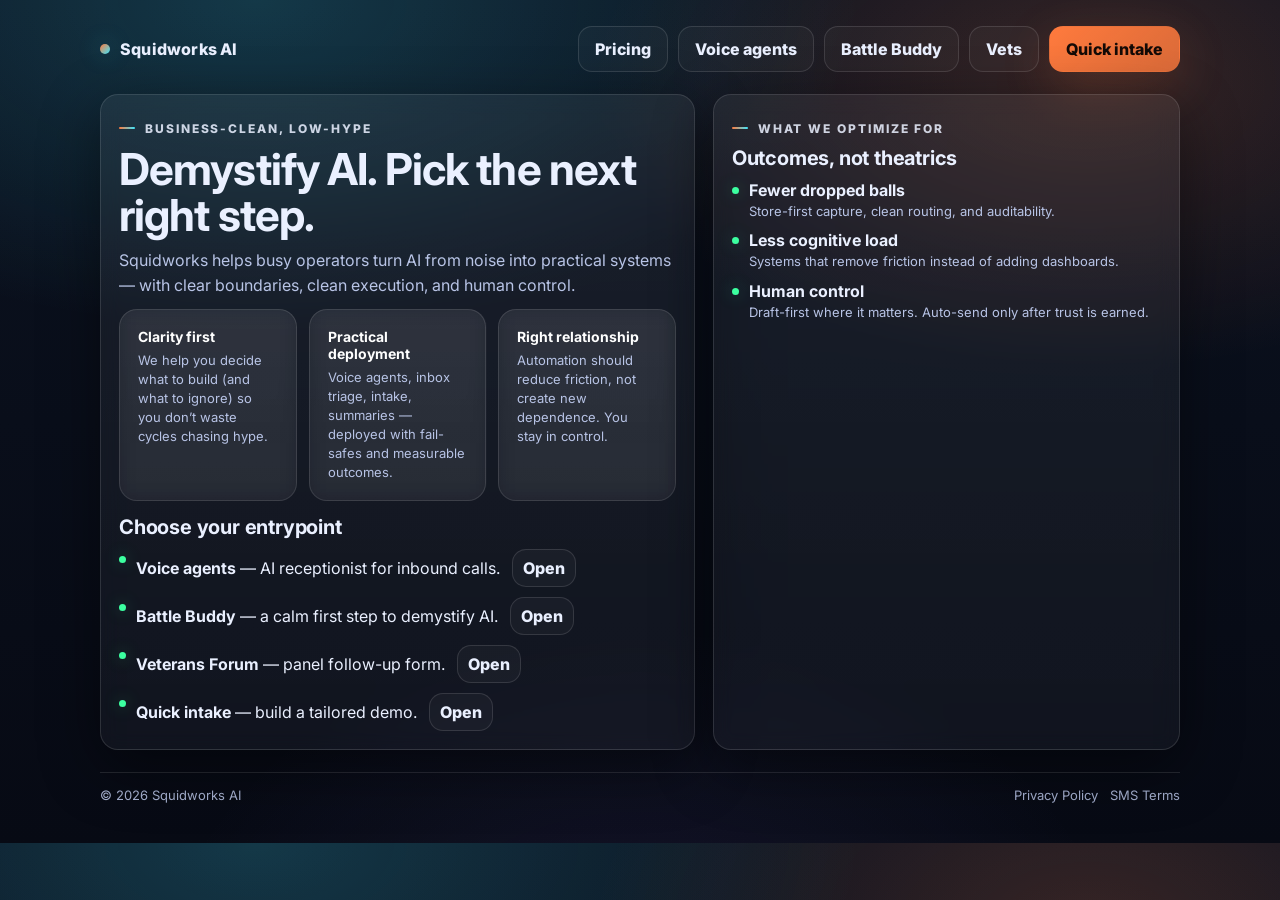
==== public/index.html @ 8ed26424 "Make homepage business-clean hub; move voice offer to /voice.html" ====
<!doctype html>
<html lang="en">
<head>
  <meta charset="utf-8" />
  <meta name="viewport" content="width=device-width, initial-scale=1" />
  <title>Squidworks AI — Practical AI help for busy teams</title>
  <meta name="description" content="Business-clean AI support: demystify, deploy, and maintain practical systems (without hype)." />
  <link rel="preconnect" href="https://fonts.googleapis.com">
  <link rel="preconnect" href="https://fonts.gstatic.com" crossorigin>
  <link href="https://fonts.googleapis.com/css2?family=Inter:wght@400;600;700;800&display=swap" rel="stylesheet">
  <style>
    :root{--bg0:#070A14;--bg1:#0B1220;--panel:rgba(255,255,255,.06);--panel2:rgba(255,255,255,.04);--text:#EAF0FF;--muted:#B8C4E6;--line:rgba(255,255,255,.12);--accent:#FF7A3D;--accent2:#3DE7FF;--shadow:0 18px 60px rgba(0,0,0,.45);--ok:#3CFFA0}
    *{box-sizing:border-box}
    body{margin:0;font-family:Inter,system-ui,-apple-system,Segoe UI,Roboto,Arial;color:var(--text);
      background:
        radial-gradient(1100px 600px at 20% 0%, rgba(61,231,255,.18), transparent 55%),
        radial-gradient(900px 520px at 85% 10%, rgba(255,122,61,.18), transparent 55%),
        radial-gradient(900px 700px at 50% 120%, rgba(140,120,255,.10), transparent 55%),
        linear-gradient(180deg, var(--bg1), var(--bg0));
    }
    a{color:inherit;text-decoration:none}
    .wrap{max-width:1120px;margin:0 auto;padding:26px 20px 40px}

    .nav{display:flex;align-items:center;justify-content:space-between;gap:16px}
    .brand{display:flex;align-items:center;gap:10px;font-weight:800;letter-spacing:.2px}
    .dot{width:10px;height:10px;border-radius:999px;background:linear-gradient(135deg,var(--accent),var(--accent2)); box-shadow:0 0 22px rgba(61,231,255,.35)}
    .pill{display:flex;gap:10px;align-items:center;flex-wrap:wrap}

    .btn{display:inline-flex;align-items:center;justify-content:center;gap:10px;border-radius:14px;padding:12px 16px;font-weight:800;border:1px solid transparent;cursor:pointer;user-select:none;transition:transform .12s ease,border-color .12s ease}
    .btn.primary{background:linear-gradient(135deg, rgba(255,122,61,1), rgba(255,122,61,.82));color:#140A06;box-shadow:0 14px 50px rgba(255,122,61,.18)}
    .btn.primary:hover{transform:translateY(-1px)}
    .btn.ghost{background:rgba(255,255,255,.03);border-color:var(--line)}
    .btn.ghost:hover{border-color:rgba(255,255,255,.22);transform:translateY(-1px)}

    .kicker{display:inline-flex;align-items:center;gap:10px;font-size:12px;letter-spacing:.16em;text-transform:uppercase;color:rgba(234,240,255,.86);font-weight:800}
    .kicker .bar{width:16px;height:2px;background:linear-gradient(90deg,var(--accent),var(--accent2));border-radius:99px}

    .hero{margin-top:22px;display:grid;grid-template-columns:1.12fr .88fr;gap:18px;align-items:stretch}
    .card{background:linear-gradient(180deg,var(--panel),var(--panel2));border:1px solid var(--line);border-radius:18px;padding:18px;box-shadow:var(--shadow);backdrop-filter: blur(10px)}

    h1{font-size:44px;line-height:1.05;margin:10px 0 10px;letter-spacing:-.02em}
    .lede{color:var(--muted);line-height:1.55;margin:0 0 12px;font-size:16px}

    .grid3{display:grid;grid-template-columns:repeat(3,1fr);gap:12px;margin-top:12px}
    .mini h3{margin:0 0 6px;font-size:14px;color:#fff}
    .mini p{margin:0;font-size:13px;color:var(--muted);line-height:1.45}

    .section{margin-top:14px}
    .section h2{margin:0 0 10px;font-size:20px;letter-spacing:-.01em}

    .list{display:flex;flex-direction:column;gap:10px}
    .item{display:flex;gap:10px;align-items:flex-start}
    .b{width:7px;height:7px;border-radius:999px;background:var(--ok); box-shadow:0 0 16px rgba(60,255,160,.35);margin-top:7px;flex:0 0 auto}

    .footer{margin-top:22px;padding-top:14px;border-top:1px solid var(--line);display:flex;justify-content:space-between;gap:12px;flex-wrap:wrap;color:rgba(184,196,230,.92);font-size:13px}
    .footer a{opacity:.9}

    @media(max-width:880px){.hero{grid-template-columns:1fr} h1{font-size:38px}}
    @media(max-width:740px){.grid3{grid-template-columns:1fr}}
  </style>
</head>
<body>
  <div class="wrap">
    <div class="nav">
      <div class="brand"><span class="dot"></span> Squidworks AI</div>
      <div class="pill">
        <a href="/pricing.html" class="btn ghost">Pricing</a>
        <a href="/voice.html" class="btn ghost">Voice agents</a>
        <a href="/battle-buddy.html" class="btn ghost">Battle Buddy</a>
        <a href="/vets.html" class="btn ghost">Vets</a>
        <a href="/intake.html" class="btn primary">Quick intake</a>
      </div>
    </div>

    <div class="hero">
      <div class="card">
        <div class="kicker"><span class="bar"></span> Business-clean, low-hype</div>
        <h1>Demystify AI. Pick the next right step.</h1>
        <p class="lede">
          Squidworks helps busy operators turn AI from noise into practical systems — with clear boundaries, clean execution, and human control.
        </p>

        <div class="grid3">
          <div class="card mini" style="box-shadow:none">
            <h3>Clarity first</h3>
            <p>We help you decide what to build (and what to ignore) so you don’t waste cycles chasing hype.</p>
          </div>
          <div class="card mini" style="box-shadow:none">
            <h3>Practical deployment</h3>
            <p>Voice agents, inbox triage, intake, summaries — deployed with fail-safes and measurable outcomes.</p>
          </div>
          <div class="card mini" style="box-shadow:none">
            <h3>Right relationship</h3>
            <p>Automation should reduce friction, not create new dependence. You stay in control.</p>
          </div>
        </div>

        <div class="section">
          <h2>Choose your entrypoint</h2>
          <div class="list">
            <div class="item"><span class="b"></span><div><b>Voice agents</b> — AI receptionist for inbound calls. <a href="/voice.html" class="btn ghost" style="padding:8px 10px;margin-left:8px">Open</a></div></div>
            <div class="item"><span class="b"></span><div><b>Battle Buddy</b> — a calm first step to demystify AI. <a href="/battle-buddy.html" class="btn ghost" style="padding:8px 10px;margin-left:8px">Open</a></div></div>
            <div class="item"><span class="b"></span><div><b>Veterans Forum</b> — panel follow-up form. <a href="/vets.html" class="btn ghost" style="padding:8px 10px;margin-left:8px">Open</a></div></div>
            <div class="item"><span class="b"></span><div><b>Quick intake</b> — build a tailored demo. <a href="/intake.html" class="btn ghost" style="padding:8px 10px;margin-left:8px">Open</a></div></div>
          </div>
        </div>
      </div>

      <div class="card">
        <div class="kicker"><span class="bar"></span> What we optimize for</div>
        <h2 style="margin:10px 0 10px;font-size:20px;letter-spacing:-.01em">Outcomes, not theatrics</h2>
        <div class="list">
          <div class="item"><span class="b"></span><div><b>Fewer dropped balls</b><br><span style="color:var(--muted);font-size:13px;line-height:1.45">Store-first capture, clean routing, and auditability.</span></div></div>
          <div class="item"><span class="b"></span><div><b>Less cognitive load</b><br><span style="color:var(--muted);font-size:13px;line-height:1.45">Systems that remove friction instead of adding dashboards.</span></div></div>
          <div class="item"><span class="b"></span><div><b>Human control</b><br><span style="color:var(--muted);font-size:13px;line-height:1.45">Draft-first where it matters. Auto-send only after trust is earned.</span></div></div>
        </div>
      </div>
    </div>

    <div class="footer">
      <div>© 2026 Squidworks AI</div>
      <div style="display:flex;gap:12px;flex-wrap:wrap">
        <a href="/privacy-policy.html">Privacy Policy</a>
        <a href="/sms-terms.html">SMS Terms</a>
      </div>
    </div>
  </div>
</body>
</html>
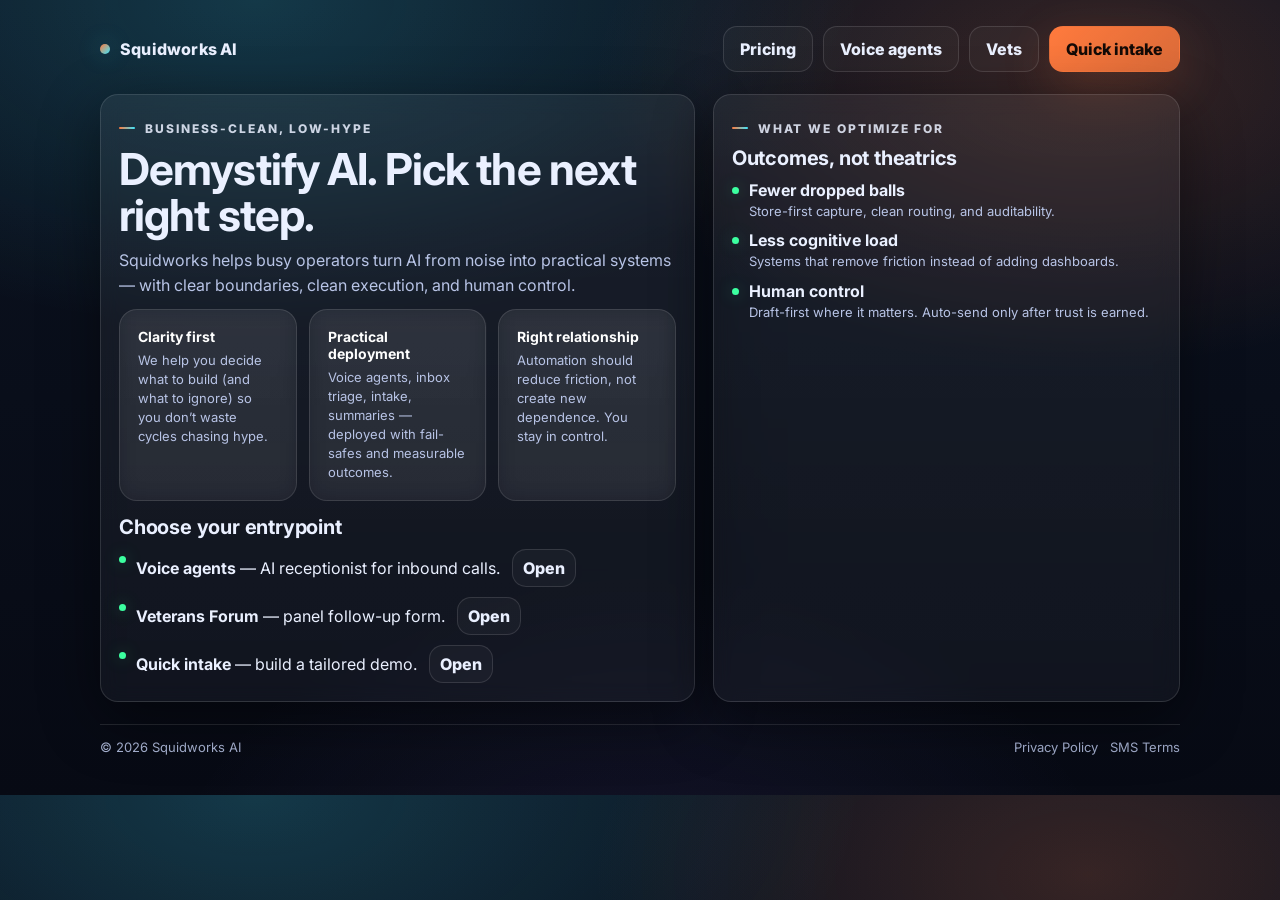
==== commit 67c419cb: "Hide Battle Buddy link from homepage hub" ====
--- a/public/index.html
+++ b/public/index.html
@@ -66,7 +66,6 @@
       <div class="pill">
         <a href="/pricing.html" class="btn ghost">Pricing</a>
         <a href="/voice.html" class="btn ghost">Voice agents</a>
-        <a href="/battle-buddy.html" class="btn ghost">Battle Buddy</a>
         <a href="/vets.html" class="btn ghost">Vets</a>
         <a href="/intake.html" class="btn primary">Quick intake</a>
       </div>
@@ -99,7 +98,6 @@
           <h2>Choose your entrypoint</h2>
           <div class="list">
             <div class="item"><span class="b"></span><div><b>Voice agents</b> — AI receptionist for inbound calls. <a href="/voice.html" class="btn ghost" style="padding:8px 10px;margin-left:8px">Open</a></div></div>
-            <div class="item"><span class="b"></span><div><b>Battle Buddy</b> — a calm first step to demystify AI. <a href="/battle-buddy.html" class="btn ghost" style="padding:8px 10px;margin-left:8px">Open</a></div></div>
             <div class="item"><span class="b"></span><div><b>Veterans Forum</b> — panel follow-up form. <a href="/vets.html" class="btn ghost" style="padding:8px 10px;margin-left:8px">Open</a></div></div>
             <div class="item"><span class="b"></span><div><b>Quick intake</b> — build a tailored demo. <a href="/intake.html" class="btn ghost" style="padding:8px 10px;margin-left:8px">Open</a></div></div>
           </div>
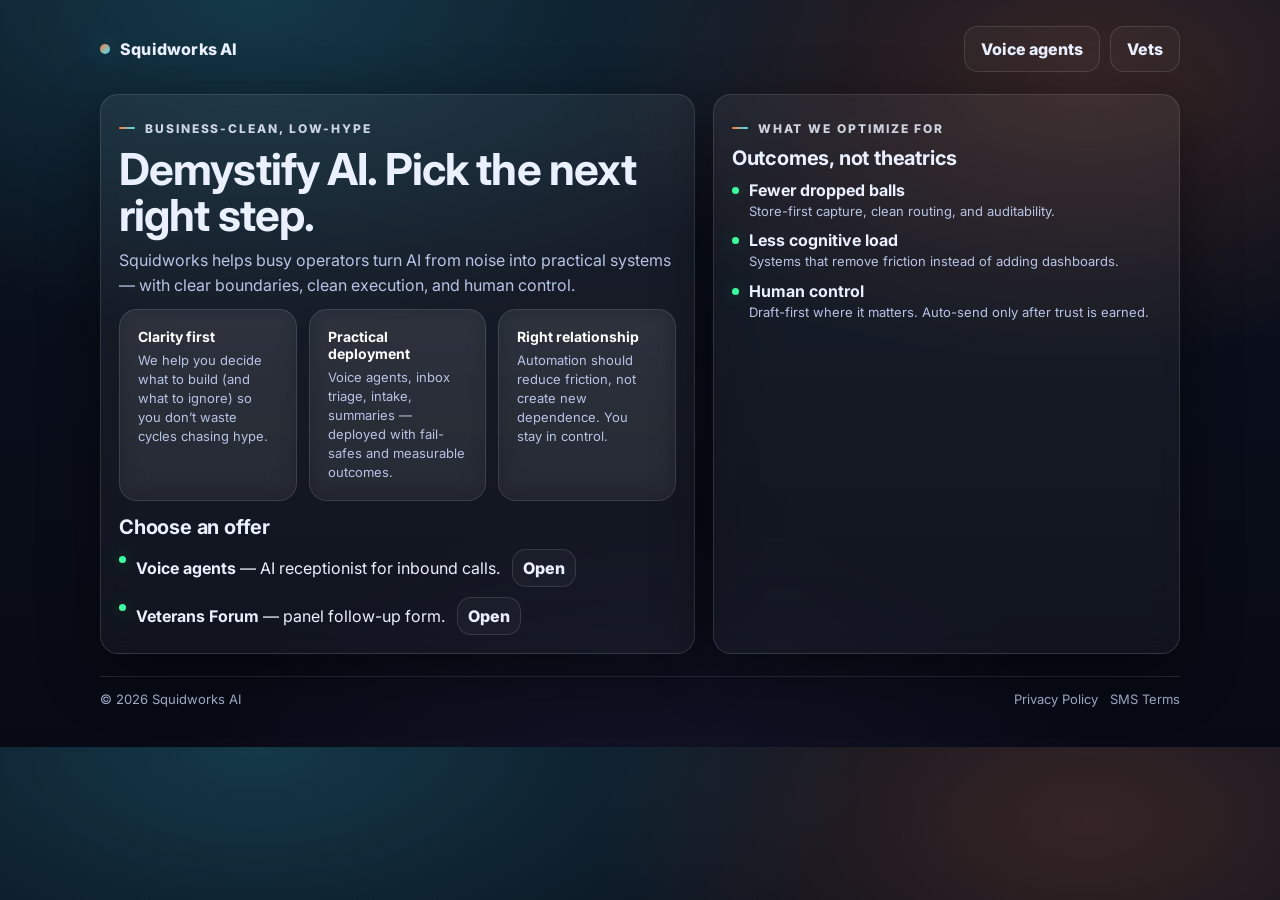
==== commit c7bde701: "Homepage: show only Voice + Vets; hide Pricing/Intake" ====
--- a/public/index.html
+++ b/public/index.html
@@ -64,10 +64,8 @@
     <div class="nav">
       <div class="brand"><span class="dot"></span> Squidworks AI</div>
       <div class="pill">
-        <a href="/pricing.html" class="btn ghost">Pricing</a>
         <a href="/voice.html" class="btn ghost">Voice agents</a>
         <a href="/vets.html" class="btn ghost">Vets</a>
-        <a href="/intake.html" class="btn primary">Quick intake</a>
       </div>
     </div>
 
@@ -95,11 +93,10 @@
         </div>
 
         <div class="section">
-          <h2>Choose your entrypoint</h2>
+          <h2>Choose an offer</h2>
           <div class="list">
             <div class="item"><span class="b"></span><div><b>Voice agents</b> — AI receptionist for inbound calls. <a href="/voice.html" class="btn ghost" style="padding:8px 10px;margin-left:8px">Open</a></div></div>
             <div class="item"><span class="b"></span><div><b>Veterans Forum</b> — panel follow-up form. <a href="/vets.html" class="btn ghost" style="padding:8px 10px;margin-left:8px">Open</a></div></div>
-            <div class="item"><span class="b"></span><div><b>Quick intake</b> — build a tailored demo. <a href="/intake.html" class="btn ghost" style="padding:8px 10px;margin-left:8px">Open</a></div></div>
           </div>
         </div>
       </div>
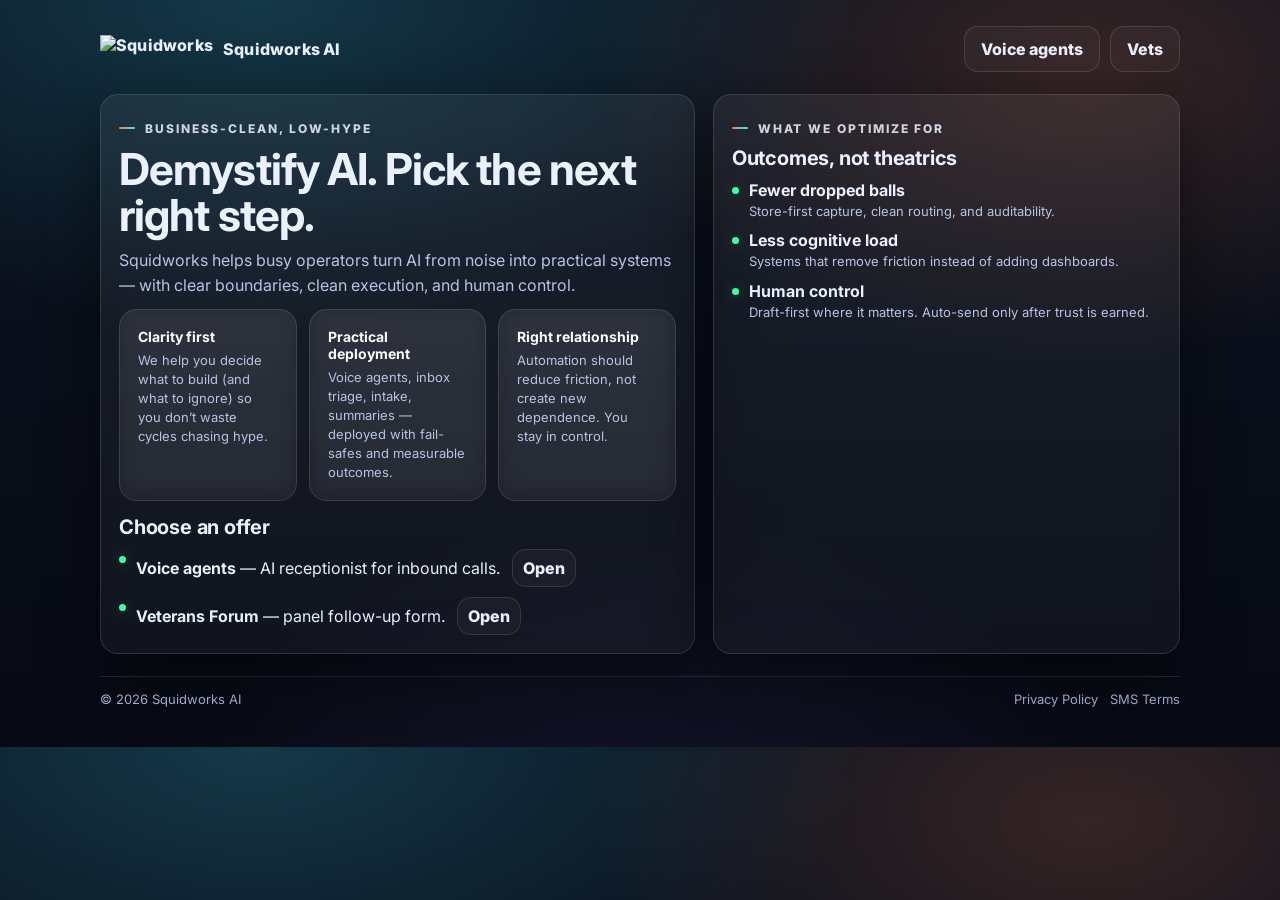
==== commit 28d0c798: "Add transparent logo mark + use in header" ====
--- a/public/index.html
+++ b/public/index.html
@@ -62,7 +62,7 @@
 <body>
   <div class="wrap">
     <div class="nav">
-      <div class="brand"><span class="dot"></span> Squidworks AI</div>
+      <div class="brand"><img alt="Squidworks" src="/assets/squidworks-mark.png" style="height:28px;width:auto;display:block" /> Squidworks AI</div>
       <div class="pill">
         <a href="/voice.html" class="btn ghost">Voice agents</a>
         <a href="/vets.html" class="btn ghost">Vets</a>
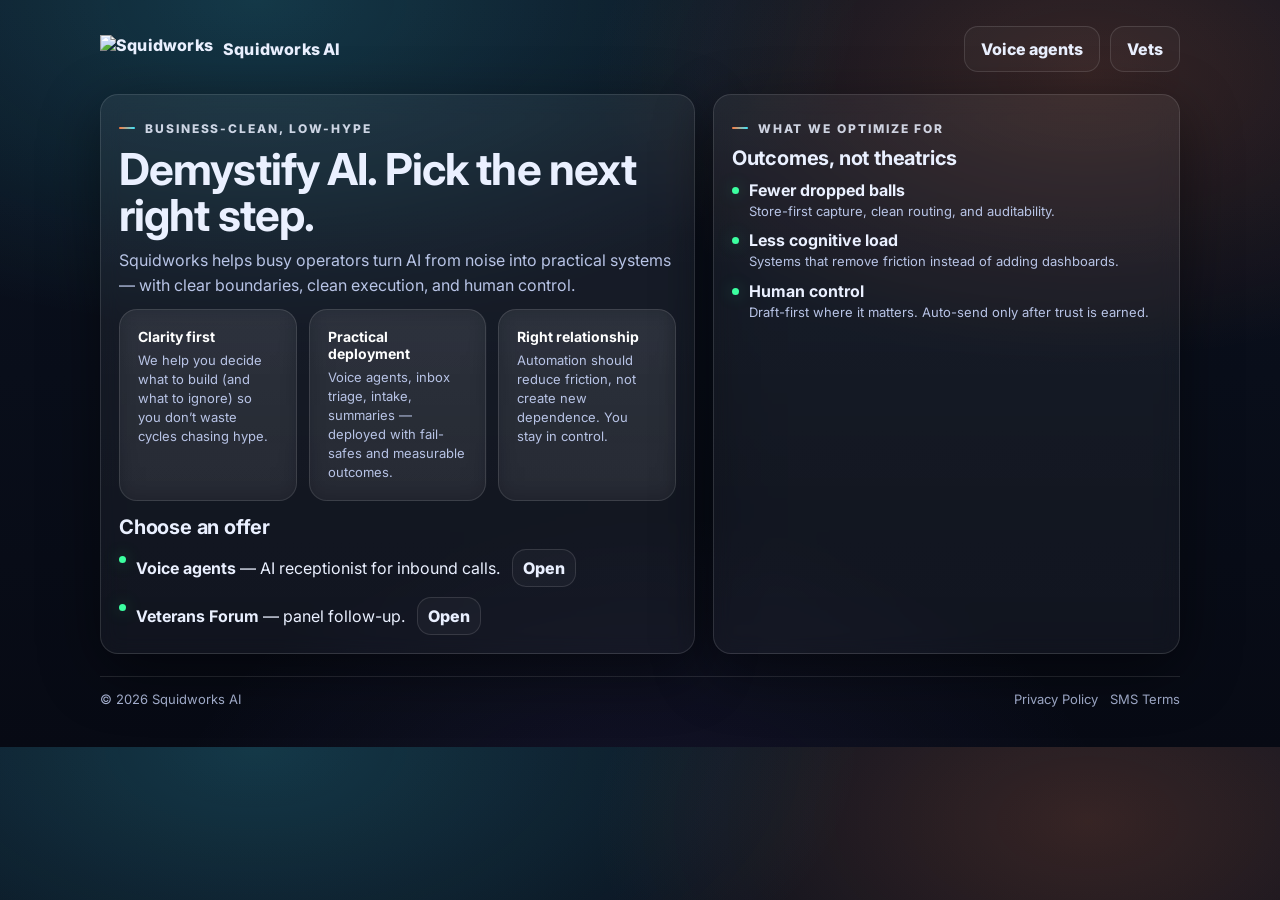
==== commit 69362c92: "Replace website intake forms with email contact and retire submission API" ====
--- a/public/index.html
+++ b/public/index.html
@@ -57,6 +57,12 @@
 
     @media(max-width:880px){.hero{grid-template-columns:1fr} h1{font-size:38px}}
     @media(max-width:740px){.grid3{grid-template-columns:1fr}}
+    @media(max-width:920px){
+      .nav{flex-direction:column;align-items:flex-start}
+      .pill{width:100%;flex-wrap:wrap}
+      .pill .btn{width:100%;justify-content:flex-start}
+      .pill .btn.primary{justify-content:center}
+    }
   </style>
 </head>
 <body>
@@ -96,7 +102,7 @@
           <h2>Choose an offer</h2>
           <div class="list">
             <div class="item"><span class="b"></span><div><b>Voice agents</b> — AI receptionist for inbound calls. <a href="/voice.html" class="btn ghost" style="padding:8px 10px;margin-left:8px">Open</a></div></div>
-            <div class="item"><span class="b"></span><div><b>Veterans Forum</b> — panel follow-up form. <a href="/vets.html" class="btn ghost" style="padding:8px 10px;margin-left:8px">Open</a></div></div>
+            <div class="item"><span class="b"></span><div><b>Veterans Forum</b> — panel follow-up. <a href="/vets.html" class="btn ghost" style="padding:8px 10px;margin-left:8px">Open</a></div></div>
           </div>
         </div>
       </div>
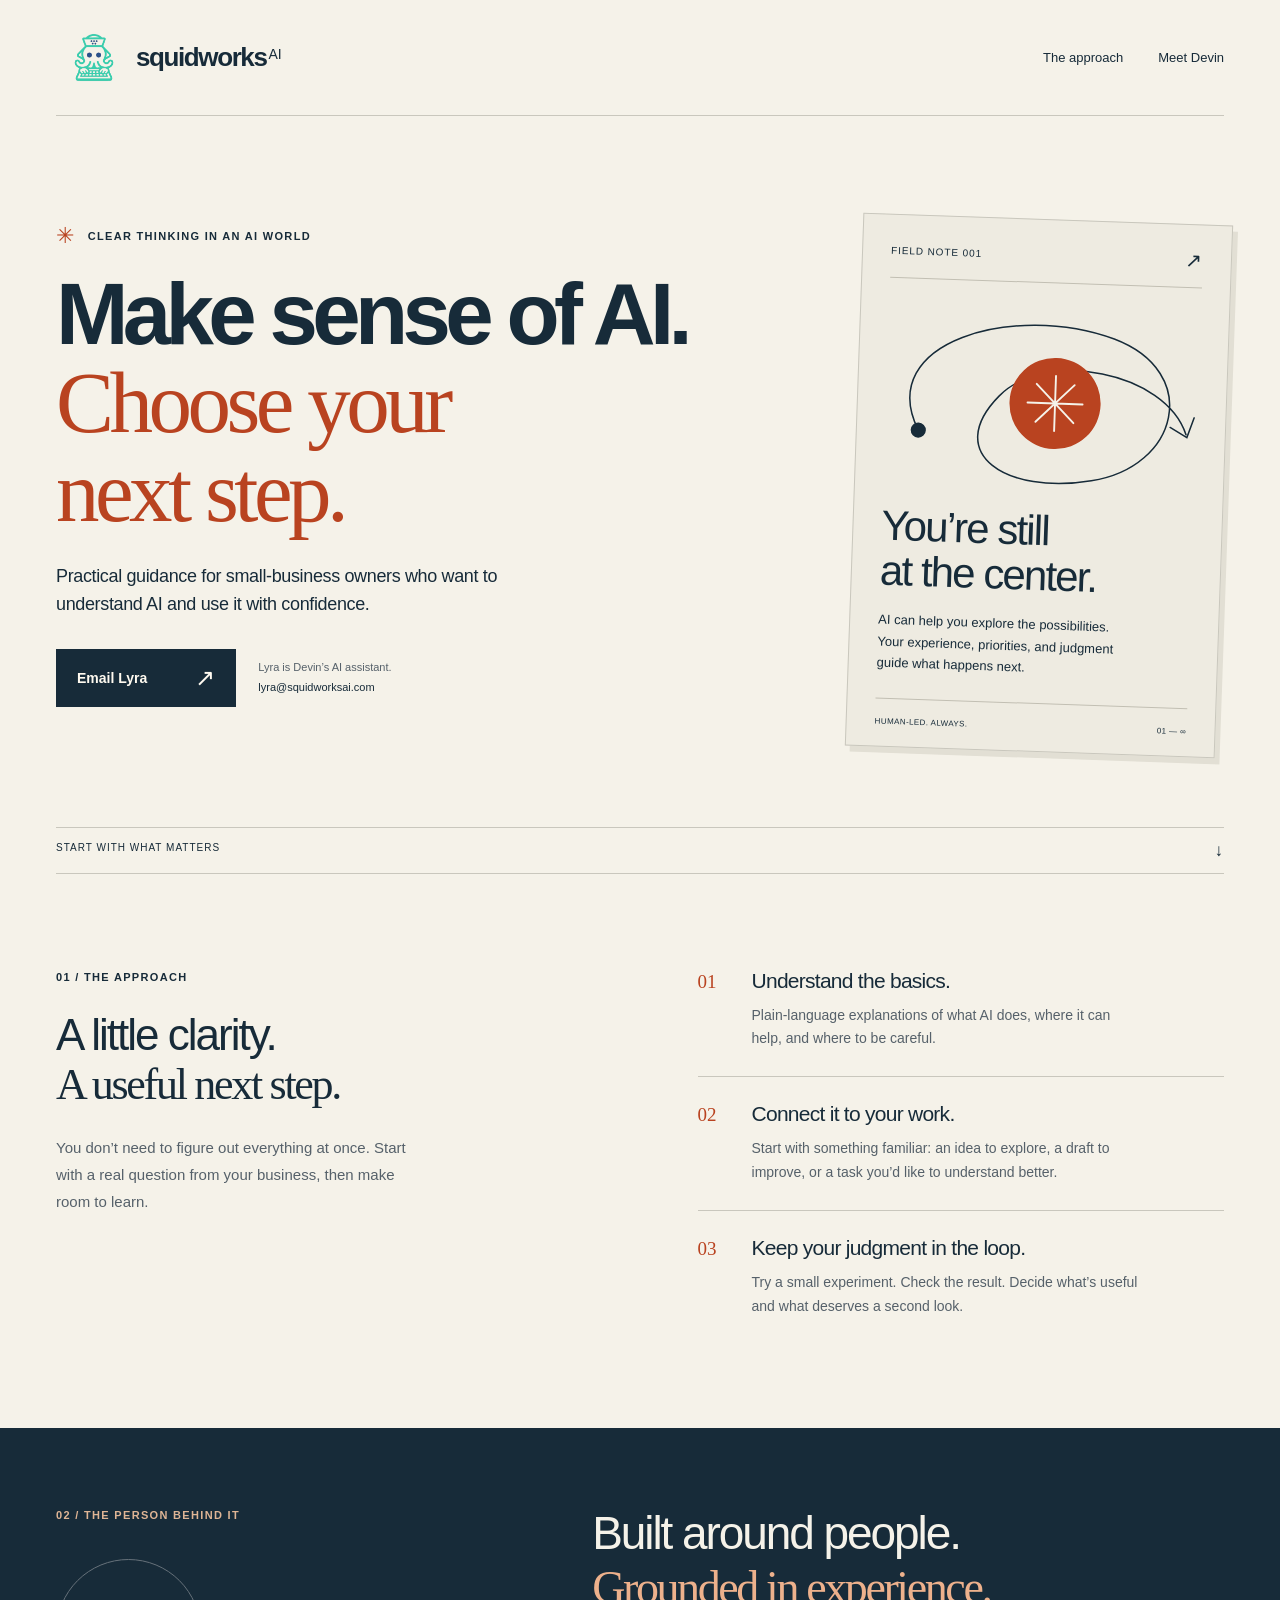
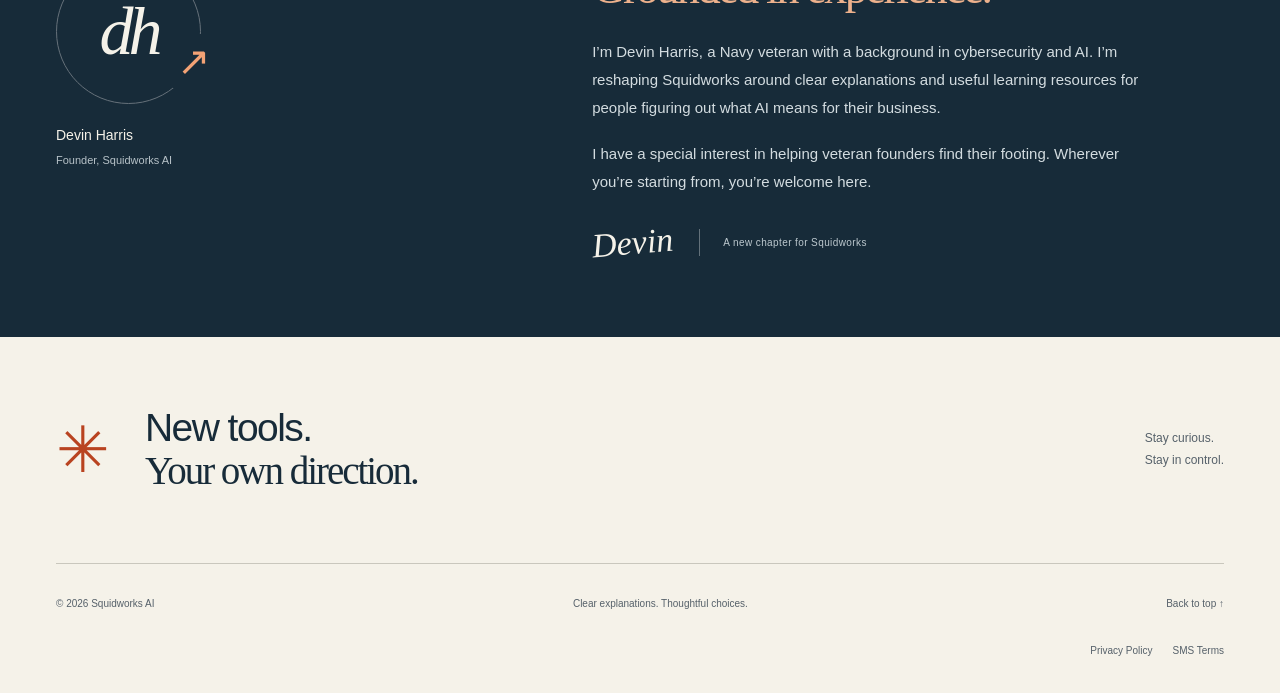
==== commit f6cd9ad6: "Publish approved Squidworks AI new-direction teaser and retire old offers" ====
--- a/public/index.html
+++ b/public/index.html
@@ -1,130 +1,80 @@
 <!doctype html>
 <html lang="en">
 <head>
-  <meta charset="utf-8" />
-  <meta name="viewport" content="width=device-width, initial-scale=1" />
-  <title>Squidworks AI — Practical AI help for busy teams</title>
-  <meta name="description" content="Business-clean AI support: demystify, deploy, and maintain practical systems (without hype)." />
-  <link rel="preconnect" href="https://fonts.googleapis.com">
-  <link rel="preconnect" href="https://fonts.gstatic.com" crossorigin>
-  <link href="https://fonts.googleapis.com/css2?family=Inter:wght@400;600;700;800&display=swap" rel="stylesheet">
-  <style>
-    :root{--bg0:#070A14;--bg1:#0B1220;--panel:rgba(255,255,255,.06);--panel2:rgba(255,255,255,.04);--text:#EAF0FF;--muted:#B8C4E6;--line:rgba(255,255,255,.12);--accent:#FF7A3D;--accent2:#3DE7FF;--shadow:0 18px 60px rgba(0,0,0,.45);--ok:#3CFFA0}
-    *{box-sizing:border-box}
-    body{margin:0;font-family:Inter,system-ui,-apple-system,Segoe UI,Roboto,Arial;color:var(--text);
-      background:
-        radial-gradient(1100px 600px at 20% 0%, rgba(61,231,255,.18), transparent 55%),
-        radial-gradient(900px 520px at 85% 10%, rgba(255,122,61,.18), transparent 55%),
-        radial-gradient(900px 700px at 50% 120%, rgba(140,120,255,.10), transparent 55%),
-        linear-gradient(180deg, var(--bg1), var(--bg0));
-    }
-    a{color:inherit;text-decoration:none}
-    .wrap{max-width:1120px;margin:0 auto;padding:26px 20px 40px}
-
-    .nav{display:flex;align-items:center;justify-content:space-between;gap:16px}
-    .brand{display:flex;align-items:center;gap:10px;font-weight:800;letter-spacing:.2px}
-    .dot{width:10px;height:10px;border-radius:999px;background:linear-gradient(135deg,var(--accent),var(--accent2)); box-shadow:0 0 22px rgba(61,231,255,.35)}
-    .pill{display:flex;gap:10px;align-items:center;flex-wrap:wrap}
-
-    .btn{display:inline-flex;align-items:center;justify-content:center;gap:10px;border-radius:14px;padding:12px 16px;font-weight:800;border:1px solid transparent;cursor:pointer;user-select:none;transition:transform .12s ease,border-color .12s ease}
-    .btn.primary{background:linear-gradient(135deg, rgba(255,122,61,1), rgba(255,122,61,.82));color:#140A06;box-shadow:0 14px 50px rgba(255,122,61,.18)}
-    .btn.primary:hover{transform:translateY(-1px)}
-    .btn.ghost{background:rgba(255,255,255,.03);border-color:var(--line)}
-    .btn.ghost:hover{border-color:rgba(255,255,255,.22);transform:translateY(-1px)}
-
-    .kicker{display:inline-flex;align-items:center;gap:10px;font-size:12px;letter-spacing:.16em;text-transform:uppercase;color:rgba(234,240,255,.86);font-weight:800}
-    .kicker .bar{width:16px;height:2px;background:linear-gradient(90deg,var(--accent),var(--accent2));border-radius:99px}
-
-    .hero{margin-top:22px;display:grid;grid-template-columns:1.12fr .88fr;gap:18px;align-items:stretch}
-    .card{background:linear-gradient(180deg,var(--panel),var(--panel2));border:1px solid var(--line);border-radius:18px;padding:18px;box-shadow:var(--shadow);backdrop-filter: blur(10px)}
-
-    h1{font-size:44px;line-height:1.05;margin:10px 0 10px;letter-spacing:-.02em}
-    .lede{color:var(--muted);line-height:1.55;margin:0 0 12px;font-size:16px}
-
-    .grid3{display:grid;grid-template-columns:repeat(3,1fr);gap:12px;margin-top:12px}
-    .mini h3{margin:0 0 6px;font-size:14px;color:#fff}
-    .mini p{margin:0;font-size:13px;color:var(--muted);line-height:1.45}
-
-    .section{margin-top:14px}
-    .section h2{margin:0 0 10px;font-size:20px;letter-spacing:-.01em}
-
-    .list{display:flex;flex-direction:column;gap:10px}
-    .item{display:flex;gap:10px;align-items:flex-start}
-    .b{width:7px;height:7px;border-radius:999px;background:var(--ok); box-shadow:0 0 16px rgba(60,255,160,.35);margin-top:7px;flex:0 0 auto}
-
-    .footer{margin-top:22px;padding-top:14px;border-top:1px solid var(--line);display:flex;justify-content:space-between;gap:12px;flex-wrap:wrap;color:rgba(184,196,230,.92);font-size:13px}
-    .footer a{opacity:.9}
-
-    @media(max-width:880px){.hero{grid-template-columns:1fr} h1{font-size:38px}}
-    @media(max-width:740px){.grid3{grid-template-columns:1fr}}
-    @media(max-width:920px){
-      .nav{flex-direction:column;align-items:flex-start}
-      .pill{width:100%;flex-wrap:wrap}
-      .pill .btn{width:100%;justify-content:flex-start}
-      .pill .btn.primary{justify-content:center}
-    }
-  </style>
+  <meta charset="utf-8">
+  <meta name="viewport" content="width=device-width, initial-scale=1">
+  <meta name="description" content="Practical guidance for small-business owners who want to understand AI and use it with confidence. A new direction for Squidworks AI.">
+  <meta name="theme-color" content="#f5f2e9">
+  <title>Squidworks AI — Make sense of AI. Choose your next step.</title>
+  <link rel="canonical" href="https://squidworksai.com/">
+  <link rel="stylesheet" href="./styles.css">
+  <link rel="icon" href="./assets/squidworks-mark.png" type="image/png">
 </head>
-<body>
-  <div class="wrap">
-    <div class="nav">
-      <div class="brand"><img alt="Squidworks" src="/assets/squidworks-mark.png" style="height:28px;width:auto;display:block" /> Squidworks AI</div>
-      <div class="pill">
-        <a href="/voice.html" class="btn ghost">Voice agents</a>
-        <a href="/vets.html" class="btn ghost">Vets</a>
-      </div>
-    </div>
-
-    <div class="hero">
-      <div class="card">
-        <div class="kicker"><span class="bar"></span> Business-clean, low-hype</div>
-        <h1>Demystify AI. Pick the next right step.</h1>
-        <p class="lede">
-          Squidworks helps busy operators turn AI from noise into practical systems — with clear boundaries, clean execution, and human control.
-        </p>
-
-        <div class="grid3">
-          <div class="card mini" style="box-shadow:none">
-            <h3>Clarity first</h3>
-            <p>We help you decide what to build (and what to ignore) so you don’t waste cycles chasing hype.</p>
-          </div>
-          <div class="card mini" style="box-shadow:none">
-            <h3>Practical deployment</h3>
-            <p>Voice agents, inbox triage, intake, summaries — deployed with fail-safes and measurable outcomes.</p>
-          </div>
-          <div class="card mini" style="box-shadow:none">
-            <h3>Right relationship</h3>
-            <p>Automation should reduce friction, not create new dependence. You stay in control.</p>
-          </div>
-        </div>
-
-        <div class="section">
-          <h2>Choose an offer</h2>
-          <div class="list">
-            <div class="item"><span class="b"></span><div><b>Voice agents</b> — AI receptionist for inbound calls. <a href="/voice.html" class="btn ghost" style="padding:8px 10px;margin-left:8px">Open</a></div></div>
-            <div class="item"><span class="b"></span><div><b>Veterans Forum</b> — panel follow-up. <a href="/vets.html" class="btn ghost" style="padding:8px 10px;margin-left:8px">Open</a></div></div>
-          </div>
+<body id="top">
+  <a class="skip-link" href="#main">Skip to content</a>
+  <header class="site-header wrap">
+    <a class="brand" href="#top" aria-label="Squidworks AI home">
+      <img src="./assets/squidworks-mark.png" width="1200" height="867" alt="" class="brand-mark">
+      <span class="wordmark">squidworks<span class="wordmark-ai"> AI</span></span>
+    </a>
+    <nav aria-label="Main navigation">
+      <a href="#approach">The approach</a>
+      <a href="#about">Meet Devin</a>
+    </nav>
+  </header>
+  <main id="main">
+    <section class="hero wrap" aria-labelledby="hero-title">
+      <div class="hero-copy">
+        <p class="eyebrow"><span class="small-star" aria-hidden="true">✳&#xfe0e;</span> Clear thinking in an AI world</p>
+        <h1 id="hero-title">Make sense of AI.<br><span class="serif">Choose your<br class="desktop-break"> next step.</span></h1>
+        <p class="hero-description">Practical guidance for small-business owners who want to understand AI and use it with confidence.</p>
+        <div class="contact">
+          <!--email_off--><a class="email-cta" href="mailto:lyra@squidworksai.com"><span>Email Lyra</span><span aria-hidden="true">↗&#xfe0e;</span></a><!--/email_off-->
+          <p class="contact-note">Lyra is Devin’s AI assistant.<br><!--email_off--><span class="email-address">lyra@squidworksai.com</span><!--/email_off--></p>
         </div>
       </div>
-
-      <div class="card">
-        <div class="kicker"><span class="bar"></span> What we optimize for</div>
-        <h2 style="margin:10px 0 10px;font-size:20px;letter-spacing:-.01em">Outcomes, not theatrics</h2>
-        <div class="list">
-          <div class="item"><span class="b"></span><div><b>Fewer dropped balls</b><br><span style="color:var(--muted);font-size:13px;line-height:1.45">Store-first capture, clean routing, and auditability.</span></div></div>
-          <div class="item"><span class="b"></span><div><b>Less cognitive load</b><br><span style="color:var(--muted);font-size:13px;line-height:1.45">Systems that remove friction instead of adding dashboards.</span></div></div>
-          <div class="item"><span class="b"></span><div><b>Human control</b><br><span style="color:var(--muted);font-size:13px;line-height:1.45">Draft-first where it matters. Auto-send only after trust is earned.</span></div></div>
+      <aside class="field-note" aria-labelledby="note-title">
+        <div class="note-heading"><span>Field note 001</span><span aria-hidden="true">↗&#xfe0e;</span></div>
+        <div class="note-orbit" aria-hidden="true">
+          <svg viewBox="0 0 360 230" focusable="false">
+            <path class="orbit-path" d="M51 152 C1 60 148 14 254 49 C348 81 326 182 235 199 C147 217 77 176 135 113 C182 62 309 81 333 147"/>
+            <circle class="orbit-center" cx="194" cy="119" r="48"/>
+            <path class="orbit-star" d="M194 90v58 M165 119h58 M174 99l40 40 M174 139l40-40"/>
+            <circle class="orbit-dot" cx="51" cy="152" r="8"/>
+            <path class="orbit-arrow" d="m316 140 18 10 7-21"/>
+          </svg>
+        </div>
+        <h2 id="note-title">You’re still<br>at the center.</h2>
+        <p>AI can help you explore the possibilities. Your experience, priorities, and judgment guide what happens next.</p>
+        <div class="note-foot"><span>Human-led. Always.</span><span aria-hidden="true">01 — ∞</span></div>
+      </aside>
+    </section>
+    <div class="section-divider wrap" aria-hidden="true"><span>Start with what matters</span><span>↓</span></div>
+    <section id="approach" class="approach wrap" aria-labelledby="approach-title">
+      <div class="section-intro">
+        <p class="eyebrow">01 / The approach</p>
+        <h2 id="approach-title">A little clarity.<br><span class="serif">A useful next step.</span></h2>
+        <p>You don’t need to figure out everything at once. Start with a real question from your business, then make room to learn.</p>
+      </div>
+      <ol class="principles">
+        <li><span class="principle-number" aria-hidden="true">01</span><div><h3>Understand the basics.</h3><p>Plain-language explanations of what AI does, where it can help, and where to be careful.</p></div></li>
+        <li><span class="principle-number" aria-hidden="true">02</span><div><h3>Connect it to your work.</h3><p>Start with something familiar: an idea to explore, a draft to improve, or a task you’d like to understand better.</p></div></li>
+        <li><span class="principle-number" aria-hidden="true">03</span><div><h3>Keep your judgment in the loop.</h3><p>Try a small experiment. Check the result. Decide what’s useful and what deserves a second look.</p></div></li>
+      </ol>
+    </section>
+    <section id="about" class="founder" aria-labelledby="founder-title">
+      <div class="wrap founder-inner">
+        <div class="founder-label"><p class="eyebrow">02 / The person behind it</p><span class="founder-monogram" aria-hidden="true">dh<span>↗&#xfe0e;</span></span><p class="founder-caption">Devin Harris<br><span>Founder, Squidworks AI</span></p></div>
+        <div class="founder-copy">
+          <h2 id="founder-title">Built around people.<br><span class="serif">Grounded in experience.</span></h2>
+          <p>I’m Devin Harris, a Navy veteran with a background in cybersecurity and AI. I’m reshaping Squidworks around clear explanations and useful learning resources for people figuring out what AI means for their business.</p>
+          <p>I have a special interest in helping veteran founders find their footing. Wherever you’re starting from, you’re welcome here.</p>
+          <div class="founder-signoff"><span class="signature">Devin</span><span>A new chapter for Squidworks</span></div>
         </div>
       </div>
-    </div>
-
-    <div class="footer">
-      <div>© 2026 Squidworks AI</div>
-      <div style="display:flex;gap:12px;flex-wrap:wrap">
-        <a href="/privacy-policy.html">Privacy Policy</a>
-        <a href="/sms-terms.html">SMS Terms</a>
-      </div>
-    </div>
-  </div>
+    </section>
+    <section class="closing wrap" aria-label="Our perspective"><span class="closing-star" aria-hidden="true">✳&#xfe0e;</span><p>New tools.<br><span class="serif">Your own direction.</span></p><span class="closing-note">Stay curious.<br>Stay in control.</span></section>
+  </main>
+  <footer class="site-footer wrap"><p>© 2026 Squidworks AI</p><p>Clear explanations. Thoughtful choices.</p><a href="#top">Back to top <span aria-hidden="true">↑</span></a><nav class="policy-links" aria-label="Policies"><a href="/privacy-policy.html">Privacy Policy</a><a href="/sms-terms.html">SMS Terms</a></nav></footer>
 </body>
 </html>
--- a/public/styles.css
+++ b/public/styles.css
@@ -0,0 +1,10 @@
+:root{--paper:#f5f2e9;--ink:#172b39;--muted:#56616a;--orange:#b94320;--line:#c9c7bd;--note:#eeebe1;--white:#fffaf0;--mint:#31c8b1;font-family:Arial,Helvetica,sans-serif;color:var(--ink);background:var(--paper);font-synthesis:none;text-rendering:optimizeLegibility;-webkit-font-smoothing:antialiased;color-scheme:light}
+*{box-sizing:border-box}html{scroll-behavior:smooth;scroll-padding-top:30px}body{margin:0}a{color:inherit;text-decoration-thickness:1px;text-underline-offset:5px}a:hover{text-decoration:underline}a:focus-visible{outline:3px solid var(--orange);outline-offset:6px}::selection{background:#f3b795;color:var(--ink)}.wrap{width:min(1280px,calc(100% - 112px));margin-inline:auto}.skip-link{position:absolute;left:24px;top:-100px;z-index:20;background:var(--ink);color:var(--paper);padding:16px}.skip-link:focus{top:20px}.preview-bar{padding:11px 20px;background:var(--ink);color:var(--paper);font-size:11px;letter-spacing:.11em;text-align:center}.preview-bar span{margin:0 12px;color:#d88056}.site-header{display:flex;align-items:center;justify-content:space-between;min-height:116px;border-bottom:1px solid var(--line)}.brand{display:flex;align-items:center;text-decoration:none;gap:4px}.brand:hover{text-decoration:none}.brand-mark{width:76px;height:55px;object-fit:contain;mix-blend-mode:multiply}.wordmark{font-size:26px;font-weight:750;letter-spacing:-1.4px}.wordmark-ai{font-size:14px;font-weight:500;letter-spacing:0;vertical-align:top;display:inline-block;padding-top:4px;padding-left:2px}.site-header nav{display:flex;gap:35px;font-size:13px}.site-header nav a{text-decoration:none;padding-block:12px}.site-header nav a:hover{text-decoration:underline}.hero{display:grid;grid-template-columns:minmax(0,1.55fr) minmax(280px,.8fr);gap:7%;padding-top:68px;padding-bottom:75px;align-items:center}.eyebrow{font-size:11px;line-height:1.5;letter-spacing:.12em;text-transform:uppercase;font-weight:600;margin:0 0 25px}.small-star{display:inline-block;font-size:22px;line-height:0;vertical-align:-3px;margin-right:8px;color:var(--orange)}h1,h2,h3,p{margin-top:0}h1{font-size:clamp(58px,6.8vw,96px);font-weight:600;line-height:1.01;letter-spacing:-.065em;margin-bottom:26px}.serif{font-family:Georgia,'Times New Roman',serif;font-weight:400;letter-spacing:-.052em}h1 .serif{color:var(--orange)}.hero-description{max-width:490px;font-size:18px;line-height:1.6;letter-spacing:-.02em;margin-bottom:30px}.contact{display:flex;align-items:center;gap:22px}.email-cta{background:var(--ink);color:var(--white);display:inline-flex;align-items:center;justify-content:space-between;gap:48px;padding:19px 21px;min-height:58px;font-size:14px;font-weight:600;text-decoration:none;transition:background-color .16s}.email-cta:hover{background:#2d4656;text-decoration:none}.email-cta>span:last-child{font-size:24px;line-height:16px}.contact-note{margin:0;font-size:11px;line-height:1.8;color:var(--muted)}.email-address{user-select:all;color:var(--ink)}.field-note{align-self:center;transform:rotate(2deg);background:var(--note);border:1px solid var(--line);padding:23px 28px 20px;box-shadow:5px 6px 0 #e2dfd4;margin-top:35px}.note-heading,.note-foot{display:flex;align-items:center;justify-content:space-between;font-size:10px;letter-spacing:.09em;text-transform:uppercase}.note-heading{padding-bottom:15px;border-bottom:1px solid #c2bfb3}.note-heading span:last-child{font-size:20px}.note-orbit{margin:7px -15px 1px}.note-orbit svg{width:100%;height:auto;display:block}.orbit-path,.orbit-arrow{fill:none;stroke:var(--ink);stroke-width:1.6;stroke-linecap:round}.orbit-center{fill:var(--orange)}.orbit-star{fill:none;stroke:var(--paper);stroke-width:2;stroke-linecap:round}.orbit-dot{fill:var(--ink)}.field-note h2{font-size:42px;line-height:1.07;letter-spacing:-.045em;margin-bottom:15px;font-weight:500}.field-note p{font-size:13px;line-height:1.65;max-width:260px;margin-bottom:24px}.note-foot{padding-top:18px;border-top:1px solid #c2bfb3;font-size:8px;letter-spacing:.05em}.section-divider{border-top:1px solid var(--line);border-bottom:1px solid var(--line);padding-block:14px;display:flex;justify-content:space-between;font-size:10px;letter-spacing:.1em;text-transform:uppercase}.section-divider span:last-child{font-size:17px;line-height:1}.approach{display:grid;grid-template-columns:1fr 1.05fr;gap:12%;padding-block:95px 110px}.section-intro h2,.founder h2{font-size:44px;line-height:1.12;letter-spacing:-.045em;font-weight:500;margin-bottom:24px}.section-intro p:not(.eyebrow){font-size:15px;line-height:1.8;color:var(--muted);max-width:360px}.principles{list-style:none;padding:0;margin:0}.principles li{display:grid;grid-template-columns:34px 1fr;gap:20px;padding:25px 0;border-bottom:1px solid var(--line)}.principles li:first-child{padding-top:0}.principles li:last-child{padding-bottom:0;border:0}.principle-number{font-family:Georgia,'Times New Roman',serif;font-size:19px;color:var(--orange);padding-top:2px}.principles h3{font-size:21px;font-weight:500;letter-spacing:-.035em;margin-bottom:11px}.principles p{font-size:14px;line-height:1.7;color:var(--muted);margin:0;max-width:390px}.founder{background:var(--ink);color:var(--paper);padding-block:79px 75px}.founder-inner{display:grid;grid-template-columns:1fr 1.55fr;gap:11%}.founder .eyebrow{color:#dfb595}.founder-monogram{width:145px;height:145px;display:flex;align-items:center;justify-content:center;position:relative;border:1px solid #66717a;border-radius:50%;font-family:Georgia,'Times New Roman',serif;font-size:68px;font-style:italic;letter-spacing:-5px;margin:35px 0 20px}.founder-monogram>span{font-family:Arial,sans-serif;letter-spacing:0;color:#f3a275;position:absolute;right:-15px;bottom:15px;font-size:40px;background:var(--ink);padding:4px}.founder-caption{font-size:14px;line-height:1.7}.founder-caption>span{font-size:11px;color:#b7c2c8}.founder h2{font-size:46px;line-height:1.16}.founder h2 .serif{color:#edb18c}.founder-copy>p{font-size:15px;line-height:1.85;color:#d3dce0;max-width:560px}.founder-copy>p+p{margin-top:19px}.founder-signoff{display:flex;align-items:center;gap:26px;margin-top:28px}.signature{font-family:Georgia,'Times New Roman',serif;font-size:34px;font-style:italic;transform:rotate(-5deg)}.founder-signoff>span:last-child{font-size:10px;letter-spacing:.04em;color:#bcc8ce;border-left:1px solid #63717a;padding:8px 0 8px 23px}.closing{display:flex;align-items:center;gap:35px;padding-block:70px}.closing-star{font-size:64px;line-height:1;color:var(--orange)}.closing>p{font-size:39px;font-weight:500;line-height:1.1;letter-spacing:-.04em;margin:0}.closing-note{margin-left:auto;font-size:12px;line-height:1.8;color:var(--muted)}.site-footer{border-top:1px solid var(--line);padding-block:26px 29px;display:flex;align-items:center;justify-content:space-between;gap:20px;font-size:10px;color:var(--muted)}.site-footer p{margin:0}.site-footer a{padding:8px 0;text-decoration:none}.site-footer a:hover{text-decoration:underline}
+@media(min-width:1600px){.wrap{width:min(1330px,calc(100% - 160px))}.hero{padding-top:82px;padding-bottom:90px;gap:9%}h1{font-size:102px}}
+@media(max-width:1050px){.wrap{width:calc(100% - 72px)}.hero{gap:6%;grid-template-columns:minmax(0,1.25fr) minmax(250px,.8fr)}h1{font-size:68px}.field-note{padding:22px}.field-note h2{font-size:34px}.contact{gap:14px;flex-wrap:wrap}.email-cta{gap:35px}.approach{gap:8%}.section-intro h2,.founder h2{font-size:37px}.founder-inner{gap:9%;grid-template-columns:1fr 1.5fr}}
+@media(max-width:760px){.wrap{width:calc(100% - 40px)}.preview-bar{font-size:9px;letter-spacing:.04em;padding:10px 12px}.preview-bar span{margin:0 6px}.site-header{min-height:91px}.brand-mark{width:57px;height:42px;margin-left:-5px}.wordmark{font-size:22px}.wordmark-ai{font-size:11px}.site-header nav{gap:18px;font-size:11px}.site-header nav a:first-child{display:none}.hero{display:flex;flex-direction:column;gap:42px;padding-top:46px;padding-bottom:44px;align-items:stretch}.hero .eyebrow{font-size:10px;margin-bottom:23px}h1{font-size:clamp(48px,10.7vw,73px);letter-spacing:-.06em;line-height:1.025;margin-bottom:24px}.desktop-break{display:none}.hero-description{font-size:16px;line-height:1.65;max-width:510px;margin-bottom:25px}.contact{gap:17px;flex-wrap:nowrap}.email-cta{padding:18px 19px;gap:35px;font-size:13px;min-height:55px;flex-shrink:0}.contact-note{font-size:10px}.field-note{width:min(100% - 10px,420px);transform:rotate(1deg);align-self:center;margin:0 0 8px;padding:20px 24px;display:grid;grid-template-columns:1fr 1.25fr;column-gap:16px}.note-heading{grid-column:1/-1;font-size:9px;padding-bottom:12px}.note-orbit{grid-column:1;grid-row:2/4;align-self:center;margin:10px -12px}.note-orbit svg{overflow:visible}.field-note h2{grid-column:2;font-size:29px;margin-top:20px;margin-bottom:10px}.field-note p{grid-column:2;font-size:11px;line-height:1.65;margin-bottom:20px}.note-foot{grid-column:1/-1;padding-top:13px;font-size:8px}.section-divider{font-size:9px;padding-block:12px}.approach{display:block;padding-block:52px 58px}.section-intro .eyebrow{margin-bottom:19px}.section-intro h2{font-size:36px}.section-intro p:not(.eyebrow){font-size:14px;max-width:470px;margin-bottom:33px}.principles li{grid-template-columns:28px 1fr;gap:14px;padding-block:23px}.principles h3{font-size:21px;margin-bottom:9px}.principles p{font-size:14px;max-width:none}.founder{padding-block:46px 48px}.founder-inner{display:flex;flex-direction:column;gap:27px}.founder-label{display:grid;grid-template-columns:62px 1fr;column-gap:17px;align-items:center}.founder-label .eyebrow{grid-column:1/-1;margin-bottom:23px}.founder-monogram{width:56px;height:56px;font-size:30px;letter-spacing:-2px;margin:0}.founder-monogram>span{font-size:19px;bottom:2px;right:-8px;padding:1px}.founder-caption{font-size:13px;margin:0}.founder-caption>span{font-size:10px}.founder h2{font-size:35px;line-height:1.18;margin-bottom:23px}.founder-copy>p{font-size:14px;line-height:1.8}.founder-signoff{gap:20px}.founder-signoff>span:last-child{font-size:9px;padding-left:20px}.closing{padding-block:44px;gap:19px;flex-wrap:wrap}.closing-star{font-size:42px}.closing>p{font-size:30px}.closing-note{margin-left:61px;margin-top:-5px;font-size:11px}.site-footer{font-size:9px;gap:14px;flex-wrap:wrap;padding-block:18px 22px}.site-footer p:nth-child(2){display:none}}
+@media(max-width:360px){.wrap{width:calc(100% - 32px)}h1{font-size:46px}.contact{align-items:flex-start;flex-direction:column;gap:12px}.contact-note br{display:none}.contact-note .email-address{display:block}.field-note{padding:17px}.field-note h2{font-size:25px}.field-note p{font-size:10px}.founder h2{font-size:31px}.site-header nav{font-size:10px}.preview-bar{font-size:8px}}
+@media(prefers-reduced-motion:reduce){html{scroll-behavior:auto}*{transition:none!important}}
+@media print{.preview-bar,.skip-link,.site-header nav,.email-cta,.site-footer a{display:none}.wrap{width:100%}.hero{padding-block:25px}.field-note{transform:none;box-shadow:none}.founder{break-inside:avoid;background:white;color:var(--ink)}.founder h2 .serif,.founder p,.founder .eyebrow{color:var(--ink)}.founder-signoff{display:none}.approach{padding-block:30px}}
+
+.site-footer{flex-wrap:wrap}.policy-links{display:flex;gap:20px;flex-basis:100%;justify-content:flex-end}.policy-links a{font-size:inherit}@media(max-width:760px){.policy-links{justify-content:flex-start}}
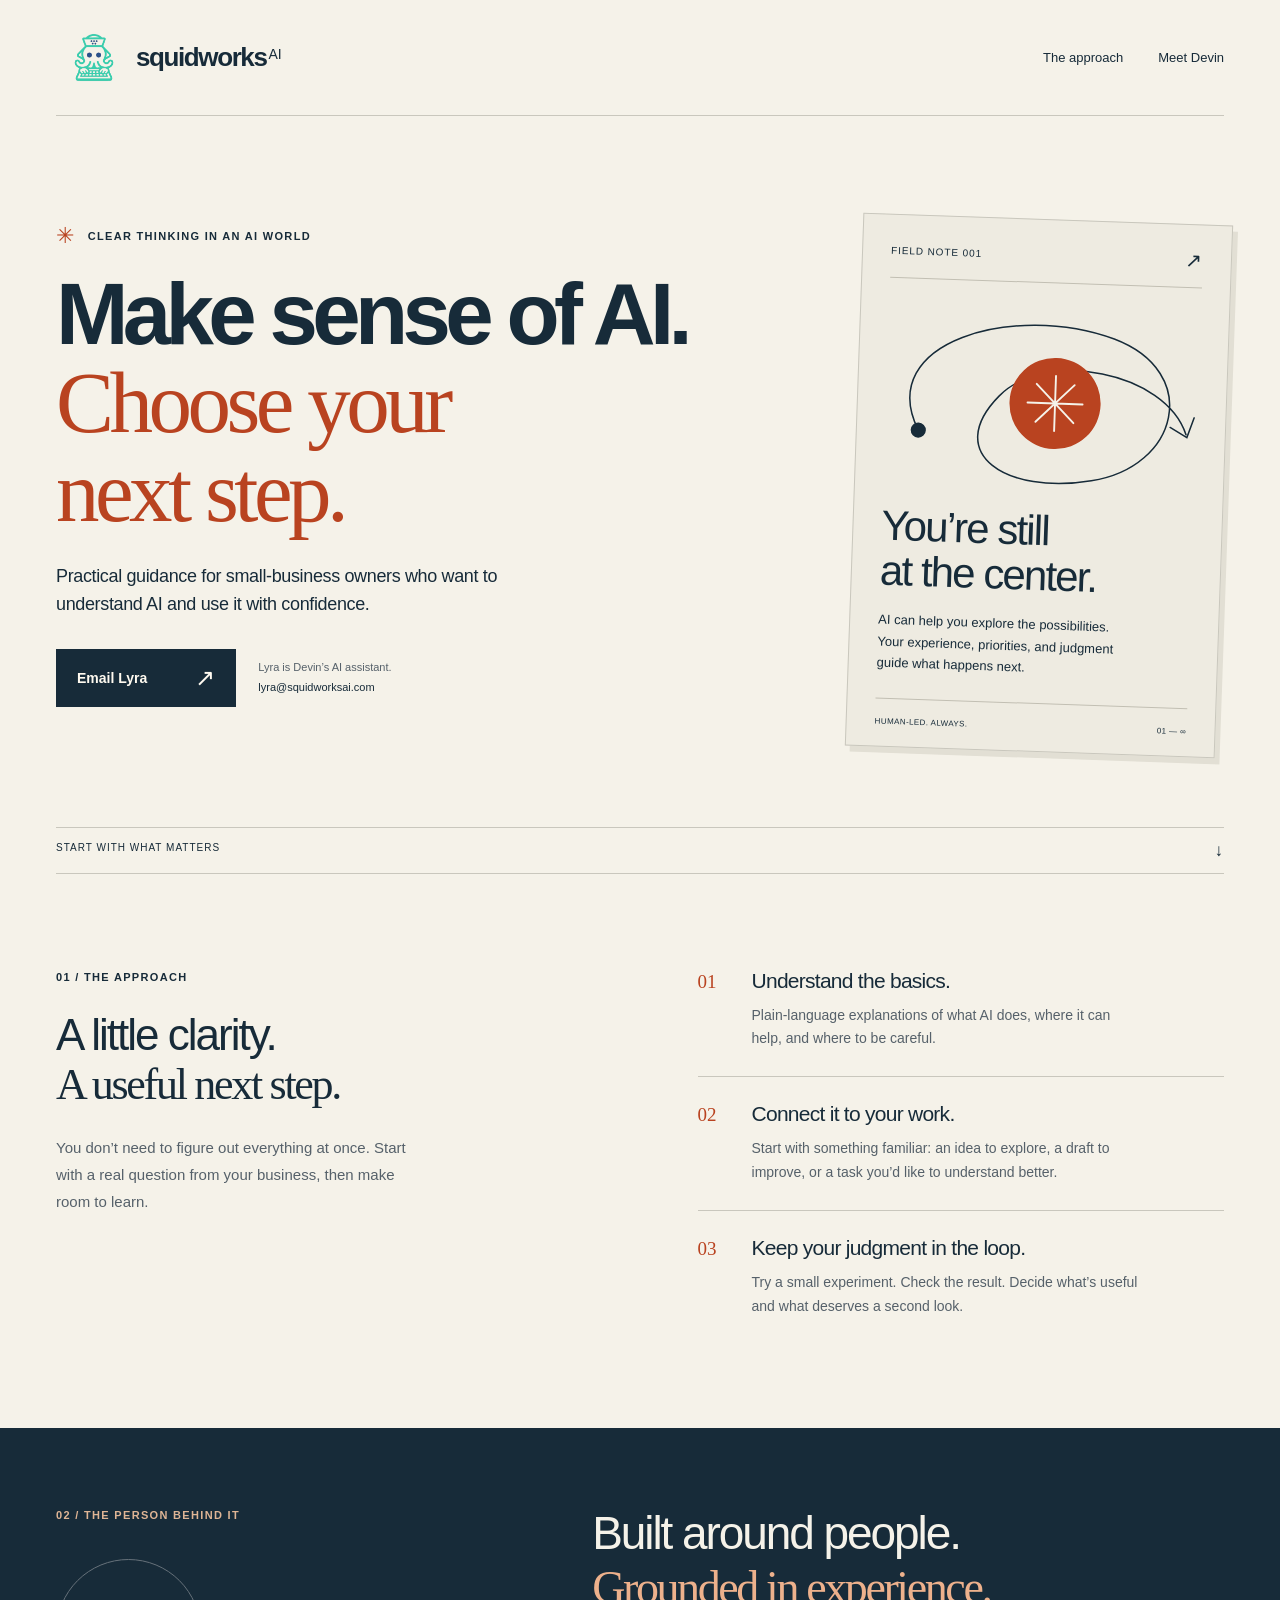
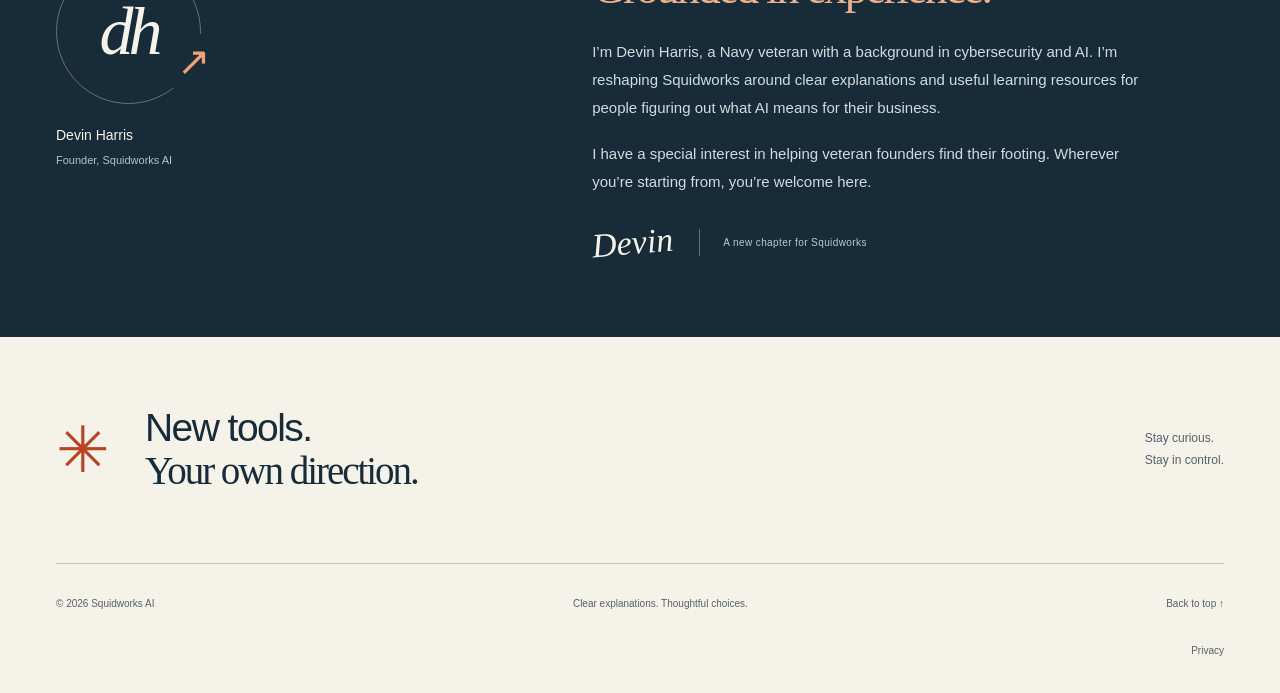
==== commit 99b01196: "Refresh privacy notice and retire SMS terms with matching site styling" ====
--- a/public/index.html
+++ b/public/index.html
@@ -75,6 +75,6 @@
     </section>
     <section class="closing wrap" aria-label="Our perspective"><span class="closing-star" aria-hidden="true">✳&#xfe0e;</span><p>New tools.<br><span class="serif">Your own direction.</span></p><span class="closing-note">Stay curious.<br>Stay in control.</span></section>
   </main>
-  <footer class="site-footer wrap"><p>© 2026 Squidworks AI</p><p>Clear explanations. Thoughtful choices.</p><a href="#top">Back to top <span aria-hidden="true">↑</span></a><nav class="policy-links" aria-label="Policies"><a href="/privacy-policy.html">Privacy Policy</a><a href="/sms-terms.html">SMS Terms</a></nav></footer>
+  <footer class="site-footer wrap"><p>© 2026 Squidworks AI</p><p>Clear explanations. Thoughtful choices.</p><a href="#top">Back to top <span aria-hidden="true">↑</span></a><nav class="policy-links" aria-label="Policies"><a href="/privacy-policy">Privacy</a></nav></footer>
 </body>
 </html>
--- a/public/styles.css
+++ b/public/styles.css
@@ -8,3 +8,6 @@
 @media print{.preview-bar,.skip-link,.site-header nav,.email-cta,.site-footer a{display:none}.wrap{width:100%}.hero{padding-block:25px}.field-note{transform:none;box-shadow:none}.founder{break-inside:avoid;background:white;color:var(--ink)}.founder h2 .serif,.founder p,.founder .eyebrow{color:var(--ink)}.founder-signoff{display:none}.approach{padding-block:30px}}
 
 .site-footer{flex-wrap:wrap}.policy-links{display:flex;gap:20px;flex-basis:100%;justify-content:flex-end}.policy-links a{font-size:inherit}@media(max-width:760px){.policy-links{justify-content:flex-start}}
+
+/* Supporting pages share the home page’s local typography and palette. */
+.legal-main{max-width:760px;padding-block:64px 92px}.legal-main h1{font-size:clamp(44px,6vw,72px);line-height:1.08;letter-spacing:-.05em;margin-bottom:18px}.legal-updated{font-size:12px;color:var(--muted);margin-bottom:34px}.legal-main p:not(.eyebrow):not(.legal-updated){font-size:16px;line-height:1.85;overflow-wrap:anywhere}.legal-main .legal-intro{font-size:18px!important;color:var(--ink);margin-bottom:35px}.legal-main section{border-top:1px solid var(--line);padding-top:26px;margin-top:28px}.legal-main h2{font-size:25px;font-weight:500;letter-spacing:-.025em;line-height:1.3;margin-bottom:13px}.legal-footer-links{display:flex;gap:24px;flex-wrap:wrap}.legal-page .site-header nav .legal-home{display:block}.legal-page .site-footer{align-items:baseline}@media(max-width:760px){.legal-main{padding-block:40px 56px}.legal-main h1{font-size:44px}.legal-main p:not(.eyebrow):not(.legal-updated){font-size:15px}.legal-main .legal-intro{font-size:16px!important}.legal-main h2{font-size:23px}.legal-footer-links{gap:20px}.legal-page .site-header nav{font-size:10px}}@media print{.legal-main{max-width:none;padding-block:20px}.legal-page .site-header{min-height:65px}.legal-page .site-footer{display:none}}
